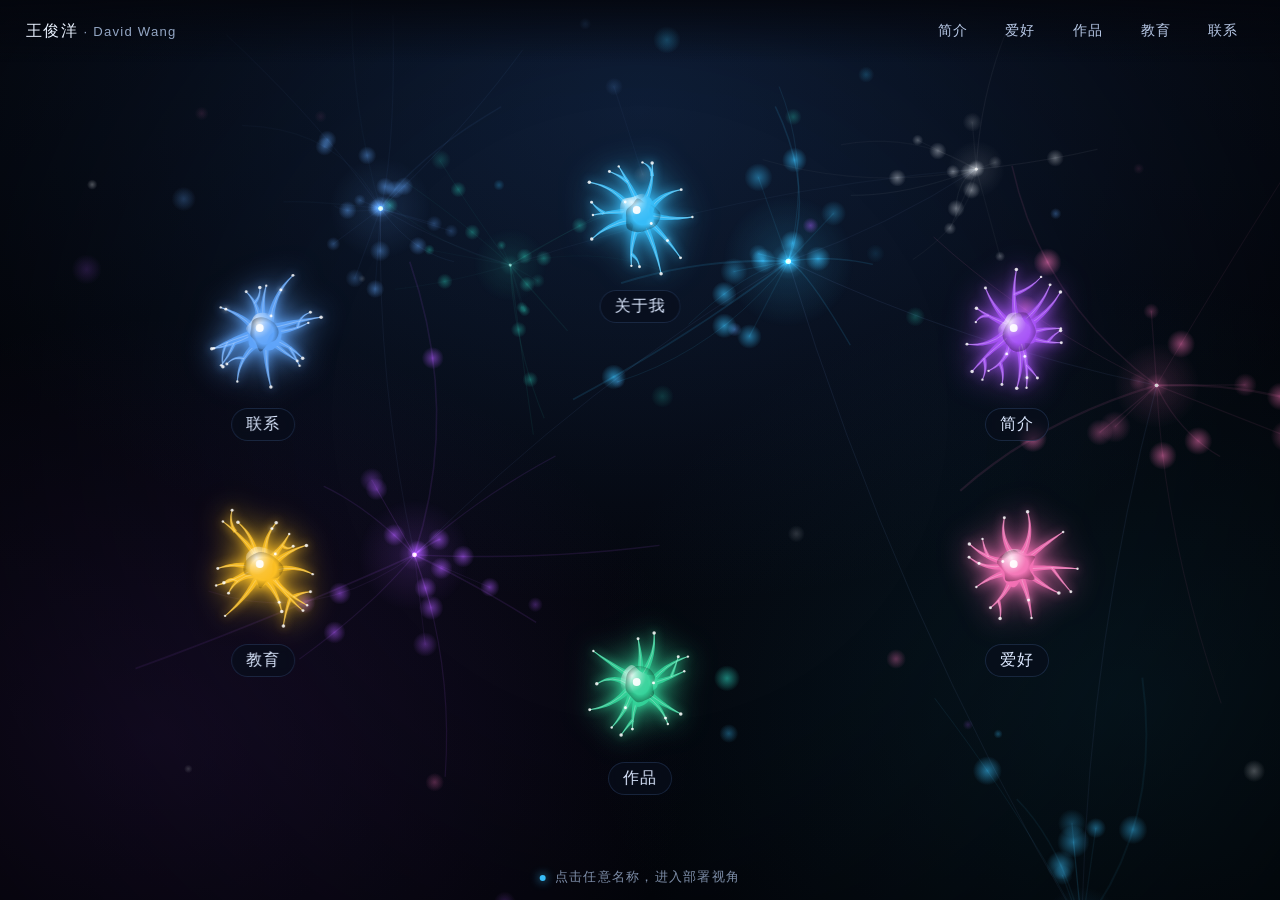
==== personal-homepageV2.html @ 8695fdab "feat: 个人主页首次发布（神经网络主题版）" ====
<!DOCTYPE html>
<html lang="zh-CN" data-phase="overview">
<head>
<meta charset="UTF-8" />
<meta name="viewport" content="width=device-width, initial-scale=1.0" />
<title>王俊洋 David Wang · 神经网络主页</title>
<meta name="description" content="王俊洋 David Wang 的个人主页：以神经网络节点导航的方式呈现简介、爱好、作品、教育与联系方式。" />
<link rel="preconnect" href="https://fonts.googleapis.com" />
<style>
/* ============================================================
   V3 · 神经网络主题
   - 深空背景 + canvas 神经元脉络（程序化生成，无需图片）
   - 6 个发光节点分布屏幕四周，点击后飞向中心并展开内容
   - 全部样式/脚本内联，页面自包含；不依赖 style.css / main.js
   ============================================================ */
:root {
  --bg: #04060d;
  --bg-2: #070c18;
  --ink: #e9f0ff;
  --muted: #93a6c4;
  --line: rgba(120, 170, 255, 0.16);
  --panel-bg: linear-gradient(158deg, rgba(17, 26, 46, 0.86), rgba(8, 13, 26, 0.93));
  --shadow: 0 26px 70px rgba(0, 0, 0, 0.6);
}

* { box-sizing: border-box; }

html, body {
  margin: 0;
  padding: 0;
}

/* 背景必须画在「有高度」的元素上：页面主体全是 fixed/absolute，
   body 自身高度为 0 会让渐变定位区退化、不透明层不绘制（透出白底）。
   因此给 html 定高 + 底色，body 用 min-height 撑满视口。 */
html {
  height: 100%;
  background-color: var(--bg);
}

body {
  min-height: 100%;
  background:
    radial-gradient(1200px 800px at 50% 12%, rgba(34, 78, 140, 0.28), transparent 62%),
    radial-gradient(900px 700px at 12% 82%, rgba(88, 40, 140, 0.22), transparent 60%),
    radial-gradient(900px 700px at 88% 78%, rgba(20, 96, 120, 0.2), transparent 60%),
    linear-gradient(180deg, var(--bg-2), var(--bg) 55%, #03050b);
  background-repeat: no-repeat;
  background-attachment: fixed;
  color: var(--ink);
  font-family: -apple-system, BlinkMacSystemFont, "Segoe UI", "PingFang SC",
    "Hiragino Sans GB", "Microsoft YaHei", "Noto Sans SC", sans-serif;
  -webkit-font-smoothing: antialiased;
  overflow: hidden;
}

/* ---------- 背景画布 ---------- */
#fx {
  position: fixed;
  inset: 0;
  z-index: 0;
  display: block;
}

/* 让四角略暗，中心更聚焦；聚焦态会进一步压暗四周 */
.vignette {
  position: fixed;
  inset: 0;
  z-index: 1;
  pointer-events: none;
  opacity: 0.78;
  transition: opacity 0.7s ease;
  background: radial-gradient(circle at 50% 46%, transparent 38%, rgba(0, 0, 0, 0.55) 100%);
}

/* ---------- 舞台 ---------- */
.stage {
  position: fixed;
  inset: 0;
  z-index: 2;
}

/* 节点之间的发光连线 */
.links {
  position: absolute;
  inset: 0;
  width: 100%;
  height: 100%;
  pointer-events: none;
  overflow: visible;
  opacity: 0;
  transition: opacity 0.5s ease;
}
.link-glow {
  stroke-linecap: round;
  filter: blur(3px);
}
.link-core {
  stroke-linecap: round;
  stroke-dasharray: 7 13;
  animation: linkFlow 2.6s linear infinite;
}
@keyframes linkFlow {
  to { stroke-dashoffset: -40; }
}

/* ---------- 节点 ---------- */
.nodes {
  position: absolute;
  inset: 0;
  z-index: 3;
  pointer-events: none;
}

.node {
  position: absolute;
  left: 50%;
  top: 50%;
  transform: translate(-50%, -50%) translate(var(--dx, 0px), var(--dy, 0px)) scale(1);
  width: 168px;
  margin: 0;
  padding: 0;
  border: 0;
  background: none;
  color: inherit;
  font: inherit;
  cursor: pointer;
  pointer-events: auto;
  display: flex;
  flex-direction: column;
  align-items: center;
  gap: 12px;
  transition: transform 0.95s cubic-bezier(0.22, 1, 0.36, 1),
              opacity 0.5s ease,
              visibility 0.5s;
  -webkit-tap-highlight-color: transparent;
}
.node:focus-visible { outline: none; }
.node:focus-visible .node-neuron {
  filter: drop-shadow(0 0 10px #ffffff) drop-shadow(0 0 30px var(--c));
}

/* 节点：神经元（胞体 + 树突 + 发光的突触末梢 + 流动电信号） */
.neuron-defs { position: absolute; width: 0; height: 0; overflow: hidden; }

.node-neuron {
  position: relative;
  display: block;
  /* 随视口高度自适应：始终能塞进「顶栏 ↔ 面板上沿」之间（见 activePos()） */
  width: clamp(64px, calc((27vh - 86px) / 1.09), 140px);
  height: clamp(64px, calc((27vh - 86px) / 1.09), 140px);
  filter: drop-shadow(0 0 5px var(--c)) drop-shadow(0 0 15px var(--c));
  transition: transform 0.5s cubic-bezier(0.22, 1, 0.36, 1), filter 0.5s ease;
  will-change: transform, filter;
  pointer-events: none;
}
.node-neuron svg { display: block; width: 100%; height: 100%; overflow: visible; }

/* 树突 / 胞体：颜色取节点色 */
.node-neuron .dendrite { fill: var(--c); opacity: 0.9; }
.node-neuron .dendrite-hl {
  fill: none;
  stroke: rgba(255, 255, 255, 0.34);
  stroke-width: 1;
  stroke-linecap: round;
}
.node-neuron .soma { fill: var(--c); opacity: 0.96; }
.node-neuron .soma-hi { opacity: 0.9; }
.node-neuron .soma-rim { opacity: 0.72; }
.node-neuron .soma-core { fill: #ffffff; opacity: 0.92; }

/* 突触末梢：呼吸式闪烁 */
.node-neuron .tip {
  fill: #ffffff;
  opacity: 0.85;
  animation: tipPulse 3.4s ease-in-out infinite;
}
@keyframes tipPulse {
  0%, 100% { opacity: 0.3; }
  50% { opacity: 1; }
}

/* 沿树突流动的电信号 */
.node-neuron .spark {
  fill: #ffffff;
  opacity: 0.95;
  filter: drop-shadow(0 0 3px #ffffff);
}

/* 节点名称：绝对定位于神经元下方，使胞体中心＝节点中心 */
.node-name {
  position: absolute;
  top: calc(100% + 6px);
  left: 50%;
  transform: translateX(-50%);
  padding: 5px 14px;
  font-size: 0.98rem;
  letter-spacing: 0.06em;
  white-space: nowrap;
  color: #dce8ff;
  background: rgba(8, 14, 28, 0.66);
  border: 1px solid var(--line);
  border-radius: 999px;
  backdrop-filter: blur(6px);
  transition: color 0.3s ease, border-color 0.3s ease, box-shadow 0.3s ease;
}

.node:hover .node-neuron {
  transform: scale(1.06);
  filter: drop-shadow(0 0 8px var(--c)) drop-shadow(0 0 26px var(--c));
}
.node:hover .node-name {
  color: #fff;
  border-color: color-mix(in srgb, var(--c) 65%, transparent);
  box-shadow: 0 0 20px color-mix(in srgb, var(--c) 40%, transparent);
}

/* 当前选中的节点：飞到面板正上方的「核心位」，持续发亮 */
.node.is-active {
  opacity: 1;
  pointer-events: none;
  cursor: default;
}
.node.is-active .node-neuron {
  transform: scale(1.09);
  filter: drop-shadow(0 0 10px var(--c)) drop-shadow(0 0 36px var(--c));
}
.node.is-active .node-neuron .dendrite { opacity: 1; }
.node.is-active .node-neuron .tip { animation-duration: 2.2s; }
.node.is-active .node-name {
  color: #fff;
  border-color: color-mix(in srgb, var(--c) 70%, transparent);
  box-shadow: 0 0 22px color-mix(in srgb, var(--c) 45%, transparent);
  /* 桌面端：蓝色神经元紧贴面板上沿，此处标签会压住面板，故仅隐去视觉；
     用 opacity（而非 visibility）以保证按钮仍保有可读名称，供读屏使用 */
  opacity: 0;
}

/* ============================================================
   三态：概览（只有名称）→ 聚焦（居中放大、只剩大号名称）→ 详情（展开面板）
   由 <html data-phase> 驱动，js 里对应 'overview' / 'focus' / 'detail'
   ============================================================ */

/* —— 概览态：6 个部分都只显示「神经元 + 名称」，中央留空 —— */
html[data-phase="overview"] .node { opacity: 1; }

/* —— 聚焦态：被点中的节点飞到屏幕中央并整体放大，只有名称是重点 —— */
html[data-phase="focus"] .node.is-active {
  /* 覆盖 .node 的基础 transform：中心点不变，只把整体放大 */
  transform: translate(-50%, -50%) translate(var(--dx, 0px), var(--dy, 0px)) scale(1.6);
  pointer-events: auto;      /* 允许再点一次进入详情 */
  cursor: pointer;
}
html[data-phase="focus"] .node.is-active .node-neuron {
  transform: none;           /* 放大交给 .node 整体做，避免二次缩放 */
  filter: drop-shadow(0 0 14px var(--c)) drop-shadow(0 0 52px var(--c));
}
html[data-phase="focus"] .node.is-active .node-name { opacity: 1; }

/* 聚焦态：其余部分完全退场（既不可点，也不进读屏顺序） */
html[data-phase="focus"] .node:not(.is-active) {
  opacity: 0;
  visibility: hidden;
  pointer-events: none;
}

/* 聚焦态：给被选中的部署点套一圈缓缓呼吸的「部署环」 */
html[data-phase="focus"] .node.is-active .node-neuron::after {
  content: "";
  position: absolute;
  inset: -15%;
  border: 1px solid color-mix(in srgb, var(--c) 62%, transparent);
  border-radius: 50%;
  animation: deployRing 2.8s ease-in-out infinite;
}
@keyframes deployRing {
  0%, 100% { opacity: 0.22; transform: scale(0.94); }
  50%      { opacity: 0.8;  transform: scale(1.05); }
}

/* 聚焦态：四周压暗，把注意力收到中央 */
html[data-phase="focus"] .vignette { opacity: 1; }

/* —— 详情态：被选节点贴到面板上沿，四周其他节点保持可点 —— */
html[data-phase="detail"] .node:not(.is-active) { opacity: 0.82; }
html[data-phase="detail"] .node:not(.is-active):hover { opacity: 1; }


/* ---------- 中心内容面板 ---------- */
.panels {
  position: absolute;
  inset: 0;
  z-index: 4;
  pointer-events: none;
}

.panel {
  position: absolute;
  left: 50%;
  top: 27%;
  /* 宽度与 JS 中的 dockPos() 保持一致（min(760px, 56vw)），
     保证左右两侧的节点永远落在面板之外 */
  width: min(760px, 56vw);
  /* 顶部 27% 起始；上限 48%，同时保证面板底部不压到正下方「联系」节点
     （联系节点顶边约在 84%H - 74px 处） */
  max-height: min(48%, calc(57% - 74px));
  transform: translateX(-50%) translateY(10px);
  padding: 26px 34px 30px;
  border: 1px solid var(--line);
  border-radius: 22px;
  background: var(--panel-bg);
  box-shadow: var(--shadow), inset 0 0 70px rgba(56, 189, 248, 0.05);
  backdrop-filter: blur(16px);
  overflow-y: auto;
  overflow-x: hidden;
  overscroll-behavior: contain;
  opacity: 0;
  visibility: hidden;
  pointer-events: none;
  transition: opacity 0.55s ease, transform 0.55s cubic-bezier(0.22, 1, 0.36, 1),
              visibility 0.55s;
  scrollbar-width: thin;
  scrollbar-color: rgba(120, 170, 255, 0.35) transparent;
}
.panel::-webkit-scrollbar { width: 8px; }
.panel::-webkit-scrollbar-thumb {
  background: rgba(120, 170, 255, 0.3);
  border-radius: 8px;
}
.panel.is-active {
  opacity: 1;
  visibility: visible;
  pointer-events: auto;
  transform: translateX(-50%) translateY(0);
}
/* 面板顶部的高光条，颜色跟随该部分主题色 */
.panel::before {
  content: "";
  position: absolute;
  top: 0;
  left: 12%;
  right: 12%;
  height: 2px;
  border-radius: 2px;
  background: linear-gradient(90deg, transparent, var(--c), transparent);
  opacity: 0.9;
}

.panel-head {
  display: flex;
  align-items: baseline;
  gap: 14px;
  flex-wrap: wrap;
  margin-bottom: 14px;
}
.panel-title {
  margin: 0;
  font-size: clamp(1.5rem, 2.6vw, 2rem);
  letter-spacing: 0.04em;
}
.panel-en {
  font-size: 0.82rem;
  letter-spacing: 0.22em;
  text-transform: uppercase;
  color: color-mix(in srgb, var(--c) 70%, #cfe0ff);
  opacity: 0.85;
}

.panel p { line-height: 1.85; }

/* ---------- 头像 + 姓名（关于我） ---------- */
.hero-wrap {
  display: flex;
  flex-direction: column;
  align-items: center;
  text-align: center;
  gap: 4px;
}
.avatar-ring {
  position: relative;
  width: 118px;
  height: 118px;
  border-radius: 50%;
  padding: 4px;
  background: conic-gradient(from 0deg, #38bdf8, #a855f7, #f472b6, #38bdf8);
  box-shadow: 0 0 40px rgba(56, 189, 248, 0.4);
  animation: ringSpin 12s linear infinite;
}
@keyframes ringSpin { to { transform: rotate(360deg); } }
.avatar-ring img {
  position: relative;
  width: 100%;
  height: 100%;
  border-radius: 50%;
  object-fit: cover;
  display: block;
  background: #0a1120;
  animation: ringSpin 12s linear reverse infinite;
}
.hero-name {
  margin: 16px 0 0;
  font-size: clamp(1.9rem, 3.4vw, 2.6rem);
  letter-spacing: 0.06em;
}
.hero-name-en {
  display: block;
  margin-top: 6px;
  font-size: 0.82rem;
  font-weight: 500;
  letter-spacing: 0.3em;
  text-transform: uppercase;
  color: var(--muted);
}
.hero-sub {
  margin: 12px 0 0;
  font-size: 0.9rem;
  color: var(--muted);
}

/* ---------- Morphing 格言 ---------- */
.morphing--tagline { margin-top: 14px; }
.morphing .morph-item { margin: 0; }
.morphing:not(.is-ready) .morph-item { display: none; }
.morphing:not(.is-ready) .morph-item:first-child { display: block; }
.morphing.is-ready { display: grid; }
.morphing.is-ready .morph-item {
  grid-area: 1 / 1;
  align-self: center;
  opacity: 0;
  filter: blur(10px);
  transform: translateY(8px);
  transition: opacity 0.7s ease, filter 0.7s ease, transform 0.7s ease;
  pointer-events: none;
  will-change: opacity, filter, transform;
}
.morphing.is-ready .morph-item.is-active {
  opacity: 1;
  filter: blur(0);
  transform: translateY(0);
}
.tagline {
  font-size: 1.12rem;
  letter-spacing: 0.08em;
  color: #cfe0ff;
}
.tagline-en {
  font-size: 1rem;
  letter-spacing: 0.14em;
  color: #9fd0ff;
}

/* ---------- Video Text 标题 ---------- */
.video-text {
  position: relative;
  display: inline-block;
  isolation: isolate;
}
.video-text__label { display: inline-block; }
.video-text__media {
  position: absolute;
  inset: 0;
  opacity: 0;
  pointer-events: none;
  -webkit-mask-repeat: no-repeat;
  mask-repeat: no-repeat;
  -webkit-mask-position: 0 0;
  mask-position: 0 0;
  -webkit-mask-size: 100% 100%;
  mask-size: 100% 100%;
  transition: opacity 0.45s ease;
}
.video-text__media video {
  width: 100%;
  height: 100%;
  object-fit: cover;
  display: block;
}
.video-text.is-video .video-text__label {
  color: transparent;
  -webkit-text-fill-color: transparent;
}
.video-text.is-video .video-text__media { opacity: 1; }

/* ---------- 简介 ---------- */
.info-list {
  list-style: none;
  margin: 18px 0 0;
  padding: 0;
  display: grid;
  gap: 10px;
}
.info-list li {
  padding: 9px 16px;
  border-radius: 12px;
  background: rgba(11, 18, 34, 0.66);
  border: 1px solid rgba(120, 170, 255, 0.12);
  font-size: 0.93rem;
  color: #d5e2f8;
}
.info-list strong {
  color: #7dd3fc;
  font-weight: 600;
  margin-right: 8px;
}
.intro-en {
  color: var(--muted);
  font-size: 0.92rem;
}

/* ---------- 卡片（爱好 / 作品） ---------- */
.deck {
  display: grid;
  gap: 16px;
  margin-top: 18px;
}
.deck--4 { grid-template-columns: repeat(4, minmax(0, 1fr)); }
.deck--2 { grid-template-columns: repeat(2, minmax(0, 1fr)); }

.card {
  position: relative;
  padding: 18px;
  border-radius: 16px;
  background: linear-gradient(160deg, rgba(20, 30, 52, 0.9), rgba(10, 16, 30, 0.92));
  border: 1px solid rgba(120, 170, 255, 0.14);
  transition: transform 0.4s cubic-bezier(0.22, 1, 0.36, 1),
              box-shadow 0.4s ease, border-color 0.4s ease;
}
.card h3 {
  margin: 0 0 8px;
  font-size: 1.02rem;
  color: #eaf2ff;
}
.card p {
  margin: 0;
  font-size: 0.86rem;
  line-height: 1.7;
  color: var(--muted);
}
.card:hover {
  transform: translateY(-5px);
  border-color: color-mix(in srgb, var(--c) 55%, transparent);
  box-shadow: 0 18px 40px rgba(0, 0, 0, 0.5),
              0 0 28px color-mix(in srgb, var(--c) 30%, transparent);
}

/* 卡片的错落“叠牌”感：轻量，不会溢出面板 */
@media (hover: hover) and (min-width: 901px) and (prefers-reduced-motion: no-preference) {
  .deck--4 .card:nth-child(1) { transform: translate(-5px, 3px) rotate(-1.6deg); }
  .deck--4 .card:nth-child(2) { transform: translate(-1px, -3px) rotate(-0.6deg); }
  .deck--4 .card:nth-child(3) { transform: translate(2px, 3px) rotate(0.7deg); }
  .deck--4 .card:nth-child(4) { transform: translate(5px, -2px) rotate(1.7deg); }
  .deck--2 .card:nth-child(1) { transform: translate(-4px, -2px) rotate(-0.8deg); }
  .deck--2 .card:nth-child(2) { transform: translate(4px, 2px) rotate(0.8deg); }
  .deck:hover .card,
  .deck:focus-within .card { transform: translateY(-5px) rotate(0deg); }
}

/* 爱好卡片自定义鼠标指针（沿用 V2） */
.hobby-card--football { cursor: url("[data-uri]") 16 16, auto; }
.hobby-card--pool { cursor: url("[data-uri]") 16 16, auto; }
.hobby-card--vocaloid { cursor: url("[data-uri]") 16 16, auto; }
.hobby-card--dice { cursor: url("[data-uri]") 16 16, auto; }
@media (hover: none) {
  .hobby-card--football, .hobby-card--pool,
  .hobby-card--vocaloid, .hobby-card--dice { cursor: auto; }
}

/* ---------- 作品卡片 ---------- */
.project-figure {
  display: block;
  margin: -18px -18px 14px;
  border-radius: 16px 16px 0 0;
  overflow: hidden;
  border-bottom: 1px solid rgba(120, 170, 255, 0.14);
}
.project-img {
  width: 100%;
  height: 120px;
  object-fit: cover;
  display: block;
  transition: transform 0.5s ease;
}
.project-figure:hover .project-img { transform: scale(1.05); }
.card-tag {
  display: inline-block;
  margin-top: 12px;
  padding: 4px 12px;
  font-size: 0.76rem;
  letter-spacing: 0.08em;
  color: #7dd3fc;
  border-radius: 999px;
  background: rgba(56, 189, 248, 0.12);
  border: 1px solid rgba(56, 189, 248, 0.3);
}

/* ---------- 教育时间线 ---------- */
.timeline {
  position: relative;
  margin-top: 18px;
  padding-left: 24px;
  border-left: 2px solid rgba(120, 170, 255, 0.2);
}
.timeline-item {
  position: relative;
  margin-bottom: 26px;
  padding-right: 240px;
}
.timeline-item:last-child { margin-bottom: 0; }
.timeline-item::before {
  content: "";
  position: absolute;
  left: -32px;
  top: 7px;
  width: 12px;
  height: 12px;
  border-radius: 50%;
  background: var(--c);
  box-shadow: 0 0 14px var(--c);
}
.timeline-date {
  display: inline-block;
  font-size: 0.82rem;
  letter-spacing: 0.12em;
  color: #7dd3fc;
}
.timeline-item h3 {
  margin: 6px 0;
  font-size: 1.02rem;
  color: #eaf2ff;
}
.timeline-item p {
  margin: 0;
  font-size: 0.87rem;
  color: var(--muted);
}
.school-logos {
  position: absolute;
  top: 50%;
  right: 0;
  transform: translateY(-50%);
  display: flex;
  align-items: center;
  gap: 18px;
}
.school-logo {
  display: block;
  height: 46px;
  width: auto;
  max-width: 168px;
  object-fit: contain;
  opacity: 0.92;
  transition: opacity 0.25s ease, transform 0.3s ease;
}
.school-logo:hover { opacity: 1; transform: scale(1.06); }
.school-logo--mark { height: 46px; width: 46px; }

/* ---------- 联系方式 ---------- */
.contact-list {
  display: grid;
  gap: 12px;
  margin-top: 18px;
}
.contact-item {
  display: flex;
  align-items: center;
  justify-content: space-between;
  gap: 16px;
  flex-wrap: wrap;
  padding: 14px 18px;
  border-radius: 14px;
  background: rgba(11, 18, 34, 0.7);
  border: 1px solid rgba(120, 170, 255, 0.14);
}
.contact-label {
  font-size: 0.86rem;
  letter-spacing: 0.08em;
  color: #7dd3fc;
}
.contact-value {
  font-size: 0.92rem;
  color: #dbe7fb;
  text-decoration: none;
}
a.contact-value:hover { color: #7dd3fc; text-decoration: underline; }

/* ---------- 顶栏 ---------- */
.topbar {
  position: fixed;
  top: 0;
  left: 0;
  right: 0;
  z-index: 20;
  display: flex;
  align-items: center;
  justify-content: space-between;
  gap: 16px;
  padding: 14px 26px;
  background: linear-gradient(180deg, rgba(4, 6, 13, 0.85), transparent);
  pointer-events: none;
}
.topbar > * { pointer-events: auto; }
.brand {
  font-size: 0.98rem;
  letter-spacing: 0.08em;
  color: #eaf2ff;
  text-decoration: none;
}
.brand span { color: var(--muted); font-size: 0.82rem; }
.topnav {
  display: flex;
  gap: 6px;
  flex-wrap: wrap;
}
.topnav button {
  padding: 7px 15px;
  border-radius: 999px;
  border: 1px solid transparent;
  background: transparent;
  color: #b9cae8;
  font-family: inherit;
  font-size: 0.86rem;
  letter-spacing: 0.06em;
  cursor: pointer;
  transition: color 0.3s ease, background 0.3s ease, border-color 0.3s ease,
              box-shadow 0.3s ease;
}
.topnav button:hover { color: #fff; background: rgba(120, 170, 255, 0.1); }
.topnav button.is-active {
  color: #04121c;
  font-weight: 600;
  background: linear-gradient(120deg, #7dd3fc, #a855f7);
  box-shadow: 0 0 22px rgba(120, 170, 255, 0.45);
}

/* ---------- 底部提示 ---------- */
.hint {
  position: fixed;
  left: 50%;
  bottom: 14px;
  z-index: 20;
  transform: translateX(-50%);
  margin: 0;
  font-size: 0.8rem;
  letter-spacing: 0.1em;
  color: rgba(147, 166, 196, 0.85);
  text-align: center;
  pointer-events: none;
  white-space: nowrap;
}
.hint::before {
  content: "";
  display: inline-block;
  width: 6px;
  height: 6px;
  margin-right: 9px;
  border-radius: 50%;
  background: #38bdf8;
  box-shadow: 0 0 10px #38bdf8;
  animation: hintPulse 1.9s ease-in-out infinite;
  vertical-align: middle;
}
@keyframes hintPulse {
  0%, 100% { opacity: 0.35; transform: scale(0.8); }
  50% { opacity: 1; transform: scale(1.15); }
}

/* ============================================================
   响应式：窄屏改为「节点标签横排 + 面板常规流式」，
   避免绝对定位在小屏上互相遮挡
   ============================================================ */
@media (max-width: 860px) {
  body { overflow: auto; }
  /* 移动端以节点为导航，隐藏顶部按钮组，避免与姓名挤成两行 */
  .topnav { display: none; }
  .brand { font-size: 0.92rem; white-space: nowrap; }
  .topbar { padding: 12px 18px; }
  .stage { position: relative; inset: auto; padding: 72px 16px 92px; }
  .links { display: none; }
  .nodes {
    position: static;
    display: flex;
    flex-wrap: wrap;
    justify-content: center;
    gap: 12px 14px;
    margin-bottom: 18px;
  }
  .node {
    position: static;
    transform: none !important;
    width: auto;
    opacity: 1;
    pointer-events: auto;
  }
  .node-neuron { width: 88px; height: 88px; }
  .node:focus-visible .node-neuron { filter: drop-shadow(0 0 6px var(--c)) drop-shadow(0 0 16px var(--c)); }
  .node-name {
    position: static;
    transform: none;
    font-size: 0.84rem;
    padding: 4px 11px;
  }
  .node.is-active .node-name { opacity: 1; }
  .node.is-active .node-neuron { transform: none; }

  /* 窄屏的三段式：节点原地放大（transform 不影响流式排版），
     其余节点变淡但仍可点，用来切换聚焦对象 */
  html[data-phase="focus"] .node.is-active,
  html[data-phase="detail"] .node.is-active {
    transform: scale(1.12) !important;
  }
  html[data-phase="focus"] .node:not(.is-active) {
    opacity: 0.42;
    visibility: visible;
    pointer-events: auto;
  }

  .panels { position: static; inset: auto; pointer-events: auto; }
  .panel {
    position: static;
    width: 100%;
    max-width: 100%;
    max-height: none;
    transform: none;
    opacity: 0;
    visibility: hidden;
    display: none;
  }
  .panel.is-active {
    display: block;
    opacity: 1;
    visibility: visible;
    transform: none;
    animation: panelIn 0.5s ease both;
  }
  @keyframes panelIn {
    from { opacity: 0; transform: translateY(14px); }
    to { opacity: 1; transform: none; }
  }
  .timeline-item { padding-right: 0; }
  .school-logos {
    position: static;
    transform: none;
    margin-top: 12px;
    gap: 14px;
  }
  .school-logo { height: 38px; max-width: 128px; }
  .school-logo--mark { height: 38px; width: 38px; }
  .deck--4, .deck--2 { grid-template-columns: 1fr; }
  .hint {
    position: static;
    transform: none;
    margin: 22px auto 0;
    white-space: normal;
  }
}

@media (max-width: 1080px) and (min-width: 861px) {
  .deck--4 { grid-template-columns: repeat(2, minmax(0, 1fr)); }
  .panel { padding-left: 22px; padding-right: 22px; }
  .timeline-item { padding-right: 172px; }
  .school-logo { height: 38px; max-width: 124px; }
  .school-logo--mark { height: 38px; width: 38px; }
  .school-logos { gap: 13px; }
  .hero-name { font-size: 1.9rem; }
}

/* 矮窗口：等比例缩小节点，避免与面板上下相撞 */
@media (max-height: 680px) and (min-width: 861px) {
  .panel { top: 25%; max-height: 48%; }
  .node { width: 150px; gap: 8px; }
  .node-neuron {
    width: clamp(60px, calc((25vh - 86px) / 1.09), 120px);
    height: clamp(60px, calc((25vh - 86px) / 1.09), 120px);
  }
  .node-name { font-size: 0.86rem; padding: 4px 11px; }
  .hero-name { font-size: 1.8rem; }
  .avatar-ring { width: 108px; height: 108px; }
}

/* 尊重系统「减少动态效果」 */
@media (prefers-reduced-motion: reduce) {
  *, *::before, *::after {
    animation-duration: 0.001ms !important;
    animation-iteration-count: 1 !important;
  }
  .node { transition: opacity 0.3s ease; }
  .node-neuron { transition: opacity 0.3s ease; }
  .node-neuron .spark { display: none; }
  .node-neuron .tip { animation: none; opacity: 0.8; }
  .panel { transition: opacity 0.3s ease; }
  .video-text__media { display: none; }
  .video-text.is-video .video-text__label {
    color: inherit;
    -webkit-text-fill-color: currentColor;
  }
  .morphing.is-ready .morph-item {
    filter: none;
    transform: none;
    transition: opacity 0.3s ease;
  }
}
</style>
</head>
<body>

<canvas id="fx" aria-hidden="true"></canvas>
<div class="vignette" aria-hidden="true"></div>

<!-- 神经元节点共用的渐变定义（供每个节点 SVG 引用） -->
<svg class="neuron-defs" aria-hidden="true" focusable="false" width="0" height="0">
  <defs>
    <radialGradient id="neuronHi" cx="36%" cy="30%" r="74%">
      <stop offset="0%" stop-color="#ffffff" stop-opacity="0.95"/>
      <stop offset="32%" stop-color="#ffffff" stop-opacity="0.5"/>
      <stop offset="66%" stop-color="#ffffff" stop-opacity="0.08"/>
      <stop offset="100%" stop-color="#ffffff" stop-opacity="0"/>
    </radialGradient>
    <radialGradient id="neuronRim" cx="50%" cy="46%" r="55%">
      <stop offset="58%" stop-color="#000000" stop-opacity="0"/>
      <stop offset="100%" stop-color="#000000" stop-opacity="0.5"/>
    </radialGradient>
  </defs>
</svg>

<header class="topbar">
  <a class="brand" href="#" data-goto="hero">王俊洋 <span>· David Wang</span></a>
  <nav class="topnav" id="topnav" aria-label="分区导航">
    <button type="button" data-goto="about">简介</button>
    <button type="button" data-goto="hobbies">爱好</button>
    <button type="button" data-goto="projects">作品</button>
    <button type="button" data-goto="education">教育</button>
    <button type="button" data-goto="contact">联系</button>
  </nav>
</header>

<main class="stage" id="stage">
  <svg class="links" id="links" aria-hidden="true"></svg>

  <div class="nodes" id="nodes">
    <button type="button" class="node" data-id="hero" style="--c:#38bdf8" aria-pressed="false">
      <span class="node-neuron" aria-hidden="true"></span>
      <span class="node-name">关于我</span>
    </button>

    <button type="button" class="node" data-id="about" style="--c:#a855f7" aria-pressed="false">
      <span class="node-neuron" aria-hidden="true"></span>
      <span class="node-name">简介</span>
    </button>

    <button type="button" class="node" data-id="hobbies" style="--c:#f472b6" aria-pressed="false">
      <span class="node-neuron" aria-hidden="true"></span>
      <span class="node-name">爱好</span>
    </button>

    <button type="button" class="node" data-id="projects" style="--c:#34d399" aria-pressed="false">
      <span class="node-neuron" aria-hidden="true"></span>
      <span class="node-name">作品</span>
    </button>

    <button type="button" class="node" data-id="education" style="--c:#fbbf24" aria-pressed="false">
      <span class="node-neuron" aria-hidden="true"></span>
      <span class="node-name">教育</span>
    </button>

    <button type="button" class="node" data-id="contact" style="--c:#60a5fa" aria-pressed="false">
      <span class="node-neuron" aria-hidden="true"></span>
      <span class="node-name">联系</span>
    </button>
  </div>

  <div class="panels" id="panels">

    <!-- ============ 关于我 ============ -->
    <section class="panel" data-id="hero" style="--c:#38bdf8" aria-hidden="true">
      <div class="hero-wrap">
        <div class="avatar-ring"><img src="./assets/avatar.png" alt="王俊洋头像" /></div>
        <h1 class="hero-name">
          <span class="video-text" data-video-text><span class="video-text__label">王俊洋</span><span class="video-text__media" aria-hidden="true"><video autoplay muted loop playsinline preload="auto" src="./assets/starfield.mp4"></video></span></span>
          <span class="hero-name-en">David Wang</span>
        </h1>
        <p class="hero-sub">智能医学工程 · 天津大学香港理工大学深圳未来技术学院</p>
        <div class="morphing morphing--tagline" data-morph-interval="3800">
          <p class="tagline morph-item">恋旧林的羁鸟，思故渊的池鱼</p>
          <p class="tagline-en morph-item">A soul seeker.</p>
        </div>
      </div>
    </section>

    <!-- ============ 个人简介 ============ -->
    <section class="panel" data-id="about" style="--c:#a855f7" aria-hidden="true">
      <div class="panel-head">
        <h2 class="panel-title"><span class="video-text" data-video-text><span class="video-text__label">个人简介</span><span class="video-text__media" aria-hidden="true"><video muted loop playsinline preload="none" src="./assets/starfield.mp4"></video></span></span></h2>
        <span class="panel-en">About Me</span>
      </div>
      <p>你好，我是王俊洋 David Wang。恋旧林的羁鸟，思故渊的池鱼——我喜欢在熟悉与未知之间探索，正在学习智能医学工程，把技术用于生命健康是我努力的方向。</p>
      <p class="intro-en">Hi, I'm David Wang — a Biomedical Engineering student curious about technology and life science.</p>
      <ul class="info-list">
        <li><strong>姓名 · Name</strong>王俊洋 · David Wang</li>
        <li><strong>学校 · School</strong>天津大学香港理工大学深圳未来技术学院</li>
        <li><strong>专业 · Major</strong>智能医学工程 · Biomedical Engineering</li>
        <li><strong>年级 · Grade</strong>大一 · Undergraduate Freshman</li>
      </ul>
    </section>

    <!-- ============ 爱好 ============ -->
    <section class="panel" data-id="hobbies" style="--c:#f472b6" aria-hidden="true">
      <div class="panel-head">
        <h2 class="panel-title"><span class="video-text" data-video-text><span class="video-text__label">我的爱好</span><span class="video-text__media" aria-hidden="true"><video muted loop playsinline preload="none" src="./assets/starfield.mp4"></video></span></span></h2>
        <span class="panel-en">My Hobbies</span>
      </div>
      <p>闲暇时喜欢运动与音乐，也爱和朋友一起玩桌游。</p>
      <div class="deck deck--4">
        <div class="card hobby-card hobby-card--football">
          <h3>足球 ⚽</h3>
          <p>在球场上奔跑，享受团队配合与进球的快乐。</p>
        </div>
        <div class="card hobby-card hobby-card--pool">
          <h3>台球 🎱</h3>
          <p>专注、节奏与手感的较量，一杆一杆都让人专注。</p>
        </div>
        <div class="card hobby-card hobby-card--vocaloid">
          <h3>VOCALOID 🎵</h3>
          <p>喜欢虚拟歌手带来的独特声线与旋律世界。</p>
        </div>
        <div class="card hobby-card hobby-card--dice">
          <h3>桌游 🎲</h3>
          <p>和朋友面对面，在规则与策略里碰撞出笑点。</p>
        </div>
      </div>
    </section>

    <!-- ============ 作品 ============ -->
    <section class="panel" data-id="projects" style="--c:#34d399" aria-hidden="true">
      <div class="panel-head">
        <h2 class="panel-title"><span class="video-text" data-video-text><span class="video-text__label">项目 · 作品</span><span class="video-text__media" aria-hidden="true"><video muted loop playsinline preload="none" src="./assets/starfield.mp4"></video></span></span></h2>
        <span class="panel-en">Projects</span>
      </div>
      <p>这里展示我的项目与作品。</p>
      <div class="deck deck--2">
        <div class="card">
          <a class="project-figure" href="./assets/award-fruit-wine.jpg" target="_blank" rel="noopener">
            <img class="project-img" src="./assets/award-fruit-wine.jpg" alt="大连市第八中学科技艺术文化节生物比赛一等奖证书" />
          </a>
          <h3>生物比赛 · 果酒制作 · 一等奖 🏆</h3>
          <p>高中参加校科技艺术文化节生物比赛（果酒制作），荣获一等奖。点击图片可放大。</p>
          <span class="card-tag">2025 · 一等奖</span>
        </div>
        <div class="card">
          <h3>项目 · 待补充</h3>
          <p>这里将展示我的更多作品与思考，敬请期待。</p>
        </div>
      </div>
    </section>

    <!-- ============ 教育经历 ============ -->
    <section class="panel" data-id="education" style="--c:#fbbf24" aria-hidden="true">
      <div class="panel-head">
        <h2 class="panel-title"><span class="video-text" data-video-text><span class="video-text__label">教育经历</span><span class="video-text__media" aria-hidden="true"><video muted loop playsinline preload="none" src="./assets/starfield.mp4"></video></span></span></h2>
        <span class="panel-en">Education</span>
      </div>
      <div class="timeline">
        <div class="timeline-item">
          <span class="timeline-date">2026 - 至今</span>
          <h3>天津大学香港理工大学深圳未来技术学院 · 智能医学工程</h3>
          <p>目前本科在读（大一），关注生物医学与人工智能的交叉应用。</p>
          <div class="school-logos" aria-label="天津大学 / 香港理工大学">
            <img class="school-logo" src="./assets/school-logo-tju.png" alt="天津大学" loading="lazy">
            <img class="school-logo school-logo--mark" src="./assets/school-logo-polyu.png" alt="香港理工大学" loading="lazy">
          </div>
        </div>
        <div class="timeline-item">
          <span class="timeline-date">2023 - 2026</span>
          <h3>大连市第八中学</h3>
          <p>高中阶段，在此打下学科基础，养成对学习与探索的兴趣。</p>
          <div class="school-logos" aria-label="大连市第八中学">
            <img class="school-logo" src="./assets/school-logo-dl8z.png" alt="大连市第八中学" loading="lazy">
          </div>
        </div>
      </div>
    </section>

    <!-- ============ 联系方式 ============ -->
    <section class="panel" data-id="contact" style="--c:#60a5fa" aria-hidden="true">
      <div class="panel-head">
        <h2 class="panel-title"><span class="video-text" data-video-text><span class="video-text__label">联系方式</span><span class="video-text__media" aria-hidden="true"><video muted loop playsinline preload="none" src="./assets/starfield.mp4"></video></span></span></h2>
        <span class="panel-en">Contact</span>
      </div>
      <p>欢迎通过以下方式联系我。邮箱已做混淆处理，以防被爬虫抓取。</p>
      <div class="contact-list">
        <div class="contact-item">
          <span class="contact-label">GitHub</span>
          <a class="contact-value" href="https://github.com/stardust-david" target="_blank" rel="noopener">github.com/stardust-david</a>
        </div>
        <div class="contact-item">
          <span class="contact-label">邮箱 · Email</span>
          <span class="contact-value">3026445011 [AT] tju [DOT] edu [DOT] cn</span>
        </div>
        <div class="contact-item">
          <span class="contact-label">社交 · Social</span>
          <span class="contact-value">[@你的账号 / 待补充]</span>
        </div>
      </div>
    </section>

  </div>
</main>

<p class="hint" id="hint">点击任意名称，进入部署视角</p>

<script>
/* ============================================================
   1) 神经网络背景：神经元脉络 + 漂浮粒子 + 微弱连线
   ============================================================ */
(function () {
  var canvas = document.getElementById('fx');
  if (!canvas) return;
  var ctx = canvas.getContext('2d');
  if (!ctx) return;

  var reduce = window.matchMedia('(prefers-reduced-motion: reduce)').matches;

  var W = 0, H = 0, DPR = 1, CX = 0, CY = 0;

  // ---- 伪 3D 相机（手写透视投影，不依赖任何外部库） ----
  var FOV = 1600;          // 焦距：越大透视越平缓
  var DEPTH = 640;         // 世界坐标 z ∈ [-DEPTH, DEPTH]
  var MAX_YAW = 0.38;      // 鼠标左右 → 偏航角上限（弧度）
  var MAX_PITCH = 0.26;    // 鼠标上下 → 俯仰角上限
  var cam = { yaw: 0, pitch: 0, tYaw: 0, tPitch: 0 };
  var cosY = 1, sinY = 0, cosP = 1, sinP = 0;

  var neurons = [], dots = [];
  var PALETTE = [
    [56, 189, 248], [168, 85, 247], [244, 114, 182],
    [45, 212, 191], [96, 165, 250], [226, 232, 240]
  ];

  function rgba(c, a) {
    return 'rgba(' + c[0] + ',' + c[1] + ',' + c[2] + ',' + a.toFixed(3) + ')';
  }
  function rnd(a, b) { return a + Math.random() * (b - a); }

  /* 透视投影：先绕 Y 轴偏航、再绕 X 轴俯仰，最后按 1/z 缩放 */
  function project(x, y, z) {
    var x1 = x * cosY - z * sinY;
    var z1 = x * sinY + z * cosY;
    var y1 = y * cosP - z1 * sinP;
    var z2 = y * sinP + z1 * cosP;
    var d = FOV + z2;
    if (d < 240) d = 240;            // 近平面，避免除零与爆屏
    var s = FOV / d;
    return { x: CX + x1 * s, y: CY + y1 * s, s: s, z: z2 };
  }

  /* 深度雾：越远越淡 */
  function fog(z) {
    var t = (z + DEPTH * 1.3) / (DEPTH * 2.6);
    if (t < 0) t = 0; else if (t > 1) t = 1;
    return 1 - t * 0.72;
  }

  /* 随机单位向量 */
  function randDir() {
    var a = rnd(0, Math.PI * 2), u = rnd(-1, 1), r = Math.sqrt(1 - u * u);
    return { x: Math.cos(a) * r, y: u, z: Math.sin(a) * r };
  }

  /* 在三维空间里建立「最近邻」图：每帧只画固定连线，避免闪烁 */
  function linkNear(list, maxDist, per) {
    var md2 = maxDist * maxDist;
    for (var i = 0; i < list.length; i++) {
      var cand = [];
      for (var j = 0; j < list.length; j++) {
        if (i === j) continue;
        var dx = list[i].x - list[j].x, dy = list[i].y - list[j].y, dz = list[i].z - list[j].z;
        var d2 = dx * dx + dy * dy + dz * dz;
        if (d2 < md2) cand.push({ j: j, d2: d2 });
      }
      cand.sort(function (a, b) { return a.d2 - b.d2; });
      list[i].nb = cand.slice(0, per).map(function (o) { return o.j; });
    }
  }

  function build() {
    neurons = [];
    dots = [];
    CX = W / 2; CY = H / 2;
    var spread = Math.min(W, H);

    var hubCount = W < 900 ? 4 : 7;
    for (var i = 0; i < hubCount; i++) {
      var c = PALETTE[i % PALETTE.length];
      var n = {
        x: rnd(-0.36, 0.36) * W,
        y: rnd(-0.40, 0.40) * H,
        z: rnd(-0.92, 0.92) * DEPTH,
        r: rnd(2.6, 5.2),
        c: c,
        ph: rnd(0, Math.PI * 2),
        spd: rnd(0.1, 0.26),
        tend: [],
        sat: [],
        nb: []
      };

      // 树突：三维方向，控制点取「中点 + 与方向正交的随机偏移」形成弯曲
      var tn = 7 + Math.floor(Math.random() * 4);
      for (var j = 0; j < tn; j++) {
        var dir = randDir();
        var len = rnd(0.09, 0.2) * spread * 1.6;
        var ex = n.x + dir.x * len, ey = n.y + dir.y * len, ez = n.z + dir.z * len;

        var px = rnd(-1, 1), py = rnd(-1, 1), pz = rnd(-1, 1);
        var dp = px * dir.x + py * dir.y + pz * dir.z;
        px -= dp * dir.x; py -= dp * dir.y; pz -= dp * dir.z;
        var pl = Math.sqrt(px * px + py * py + pz * pz) || 1;
        var bend = rnd(-0.5, 0.5) * len * 0.42;

        n.tend.push({
          x: (n.x + ex) / 2 + px / pl * bend,
          y: (n.y + ey) / 2 + py / pl * bend,
          z: (n.z + ez) / 2 + pz / pl * bend,
          ex: ex, ey: ey, ez: ez,
          w: rnd(0.5, 1.5),
          ph: rnd(0, 1),
          sp: rnd(0.05, 0.16)
        });
      }

      // 卫星节点：绕胞体的小网络
      var sn = 5 + Math.floor(Math.random() * 4);
      for (var k = 0; k < sn; k++) {
        var sd = randDir();
        var slen = rnd(0.04, 0.13) * spread;
        n.sat.push({
          x: n.x + sd.x * slen,
          y: n.y + sd.y * slen,
          z: n.z + sd.z * slen,
          r: rnd(0.9, 2.0),
          ph: rnd(0, 1)
        });
      }
      neurons.push(n);
    }

    var dotCount = Math.round(Math.min(90, Math.max(28, (W * H) / 26000)));
    for (var q = 0; q < dotCount; q++) {
      dots.push({
        x: rnd(-0.55, 0.55) * W,
        y: rnd(-0.55, 0.55) * H,
        z: rnd(-1, 1) * DEPTH,
        vx: rnd(-0.16, 0.16),
        vy: rnd(-0.16, 0.16),
        vz: rnd(-0.16, 0.16),
        r: rnd(0.7, 2.1),
        c: PALETTE[Math.floor(Math.random() * PALETTE.length)],
        a: rnd(0.25, 0.85),
        nb: []
      });
    }

    linkNear(neurons, spread * 0.95, 2);
    linkNear(dots, spread * 0.17, 2);
  }

  function resize() {
    DPR = Math.min(window.devicePixelRatio || 1, 2);
    W = window.innerWidth;
    H = window.innerHeight;
    canvas.width = Math.max(1, Math.round(W * DPR));
    canvas.height = Math.max(1, Math.round(H * DPR));
    canvas.style.width = W + 'px';
    canvas.style.height = H + 'px';
    ctx.setTransform(DPR, 0, 0, DPR, 0, 0);
    build();
  }

  /* 鼠标 → 目标视角（-1..1 归一化后映射到角度上限） */
  function onMove(e) {
    var nx = (e.clientX / W) * 2 - 1;
    var ny = (e.clientY / H) * 2 - 1;
    if (nx < -1) nx = -1; else if (nx > 1) nx = 1;
    if (ny < -1) ny = -1; else if (ny > 1) ny = 1;
    // 鼠标右移 → 相机右转（近处向左滑动）；下移 → 相机俯视
    cam.tYaw = -nx * MAX_YAW;
    cam.tPitch = ny * MAX_PITCH;
  }

  /* 平滑追随鼠标，并叠加一点自动漂移，让画面始终「活着」 */
  function update(dt, t) {
    var k = 1 - Math.exp(-dt * 4.2);
    cam.yaw += (cam.tYaw - cam.yaw) * k;
    cam.pitch += (cam.tPitch - cam.pitch) * k;

    var yaw = cam.yaw + Math.sin(t * 0.11) * 0.045;
    var pitch = cam.pitch + Math.sin(t * 0.083 + 1.3) * 0.03;
    cosY = Math.cos(yaw); sinY = Math.sin(yaw);
    cosP = Math.cos(pitch); sinP = Math.sin(pitch);

    for (var i = 0; i < dots.length; i++) {
      var p = dots[i];
      p.x += p.vx; p.y += p.vy; p.z += p.vz;
      if (p.z < -DEPTH) p.z = DEPTH; else if (p.z > DEPTH) p.z = -DEPTH;
      if (p.x < -0.7 * W) p.x = 0.7 * W; else if (p.x > 0.7 * W) p.x = -0.7 * W;
      if (p.y < -0.7 * H) p.y = 0.7 * H; else if (p.y > 0.7 * H) p.y = -0.7 * H;
    }
  }

  /* 神经元之间的三维连线 */
  function drawHubLinks() {
    for (var i = 0; i < neurons.length; i++) {
      var a = neurons[i];
      var pa = project(a.x, a.y, a.z);
      for (var k = 0; k < a.nb.length; k++) {
        var j = a.nb[k];
        if (j <= i) continue;
        var b = neurons[j];
        var pb = project(b.x, b.y, b.z);
        var f = fog((pa.z + pb.z) / 2);
        ctx.strokeStyle = rgba([130, 175, 255], 0.05 + 0.05 * f);
        ctx.lineWidth = Math.max(0.4, 0.7 * (pa.s + pb.s) / 2);
        ctx.beginPath();
        ctx.moveTo(pa.x, pa.y);
        var mx = (pa.x + pb.x) / 2, my = (pa.y + pb.y) / 2;
        ctx.quadraticCurveTo(mx + (pb.y - pa.y) * 0.06, my - (pb.x - pa.x) * 0.06, pb.x, pb.y);
        ctx.stroke();
      }
    }
  }

  /* 粒子之间若隐若现的连线（近邻图，已按深度排序在底层绘制） */
  function drawDotLinks() {
    for (var i = 0; i < dots.length; i++) {
      var a = dots[i];
      if (!a.nb.length) continue;
      var pa = project(a.x, a.y, a.z);
      for (var k = 0; k < a.nb.length; k++) {
        var j = a.nb[k];
        if (j <= i) continue;
        var b = dots[j];
        var pb = project(b.x, b.y, b.z);
        var f = fog((pa.z + pb.z) / 2);
        ctx.strokeStyle = rgba([120, 170, 255], 0.14 * f);
        ctx.lineWidth = 0.7;
        ctx.beginPath();
        ctx.moveTo(pa.x, pa.y);
        ctx.lineTo(pb.x, pb.y);
        ctx.stroke();
      }
    }
  }

  /* 单个神经元：树突 + 轴突脉冲 + 卫星节点 + 胞体光晕 */
  function drawHub(h, p, t) {
    var f = fog(p.z);
    var pulse = 0.5 + 0.5 * Math.sin(t * h.spd * 2 + h.ph);
    var steps = 10;

    for (var i = 0; i < h.tend.length; i++) {
      var td = h.tend[i];
      var cp = project(td.x, td.y, td.z);     // 控制点
      var ep = project(td.ex, td.ey, td.ez);  // 终点

      // 世界空间二次贝塞尔 → 屏幕折线（透视正确）
      ctx.beginPath();
      for (var s = 0; s <= steps; s++) {
        var tt = s / steps, mt = 1 - tt;
        var sx = mt * mt * p.x + 2 * mt * tt * cp.x + tt * tt * ep.x;
        var sy = mt * mt * p.y + 2 * mt * tt * cp.y + tt * tt * ep.y;
        if (s === 0) ctx.moveTo(sx, sy); else ctx.lineTo(sx, sy);
      }
      ctx.strokeStyle = rgba(h.c, (0.1 + 0.09 * pulse) * f);
      ctx.lineWidth = Math.max(0.4, td.w * p.s);
      ctx.stroke();

      // 沿树突流动的轴突脉冲
      var at = (t * td.sp + td.ph) % 1, mt2 = 1 - at;
      var qx = mt2 * mt2 * p.x + 2 * mt2 * at * cp.x + at * at * ep.x;
      var qy = mt2 * mt2 * p.y + 2 * mt2 * at * cp.y + at * at * ep.y;
      var pr = Math.max(0.8, 1.4 * p.s) * 7;
      var g = ctx.createRadialGradient(qx, qy, 0, qx, qy, pr);
      g.addColorStop(0, rgba(h.c, 0.8 * f));
      g.addColorStop(1, rgba(h.c, 0));
      ctx.fillStyle = g;
      ctx.beginPath();
      ctx.arc(qx, qy, pr, 0, Math.PI * 2);
      ctx.fill();
    }

    // 卫星节点与它们的连线
    for (var k = 0; k < h.sat.length; k++) {
      var st = h.sat[k];
      var sp = project(st.x, st.y, st.z);

      ctx.strokeStyle = rgba(h.c, 0.12 * f);
      ctx.lineWidth = Math.max(0.4, 0.8 * (p.s + sp.s) / 2);
      ctx.beginPath();
      ctx.moveTo(p.x, p.y);
      ctx.lineTo(sp.x, sp.y);
      ctx.stroke();

      var sw = 0.5 + 0.5 * Math.sin(t * 1.6 + st.ph * 6.283);
      var sr = Math.max(0.8, st.r * sp.s) * 6;
      var sg = ctx.createRadialGradient(sp.x, sp.y, 0, sp.x, sp.y, sr);
      sg.addColorStop(0, rgba(h.c, (0.4 + 0.4 * sw) * f));
      sg.addColorStop(1, rgba(h.c, 0));
      ctx.fillStyle = sg;
      ctx.beginPath();
      ctx.arc(sp.x, sp.y, sr, 0, Math.PI * 2);
      ctx.fill();
    }

    // 胞体光晕 + 亮点
    var rr = Math.max(7, h.r * p.s * (10 + 3 * pulse));
    var hg = ctx.createRadialGradient(p.x, p.y, 0, p.x, p.y, rr);
    hg.addColorStop(0, rgba(h.c, 0.6 * f));
    hg.addColorStop(0.28, rgba(h.c, 0.18 * f));
    hg.addColorStop(1, rgba(h.c, 0));
    ctx.fillStyle = hg;
    ctx.beginPath();
    ctx.arc(p.x, p.y, rr, 0, Math.PI * 2);
    ctx.fill();

    ctx.fillStyle = rgba([255, 255, 255], 0.78 * f);
    ctx.beginPath();
    ctx.arc(p.x, p.y, Math.max(0.9, h.r * p.s * 0.5), 0, Math.PI * 2);
    ctx.fill();
  }

  /* 单个漂浮粒子 */
  function drawDot(d, p) {
    var f = fog(p.z);
    var rr = Math.max(2, d.r * p.s * 6);
    var gg = ctx.createRadialGradient(p.x, p.y, 0, p.x, p.y, rr);
    gg.addColorStop(0, rgba(d.c, d.a * f));
    gg.addColorStop(1, rgba(d.c, 0));
    ctx.fillStyle = gg;
    ctx.beginPath();
    ctx.arc(p.x, p.y, rr, 0, Math.PI * 2);
    ctx.fill();
  }

  function draw(t) {
    ctx.clearRect(0, 0, W, H);
    ctx.globalCompositeOperation = 'lighter';

    // 收集全部绘制对象，按深度从远到近排序（远者先画）
    var items = [], i;
    for (i = 0; i < neurons.length; i++) {
      var hp = project(neurons[i].x, neurons[i].y, neurons[i].z);
      items.push({ z: hp.z, hub: neurons[i], p: hp });
    }
    for (i = 0; i < dots.length; i++) {
      var dp = project(dots[i].x, dots[i].y, dots[i].z);
      items.push({ z: dp.z, dot: dots[i], p: dp });
    }
    items.sort(function (a, b) { return b.z - a.z; });

    // 底层的连线
    drawHubLinks();
    drawDotLinks();

    for (i = 0; i < items.length; i++) {
      var it = items[i];
      if (it.hub) drawHub(it.hub, it.p, t);
      else drawDot(it.dot, it.p);
    }

    ctx.globalCompositeOperation = 'source-over';
  }

  resize();
  window.addEventListener('resize', function () {
    clearTimeout(resize._t);
    resize._t = setTimeout(function () { resize(); layout(); }, 160);
  });

  if (reduce) {
    // 静态一帧：给一个固定小角度，避免完全正对显得扁平
    cam.yaw = 0.2; cam.pitch = -0.12;
    cosY = Math.cos(cam.yaw); sinY = Math.sin(cam.yaw);
    cosP = Math.cos(cam.pitch); sinP = Math.sin(cam.pitch);
    draw(0);
  } else {
    window.addEventListener('pointermove', onMove, { passive: true });
    var start = performance.now(), last = start;
    (function loop(now) {
      var dt = Math.min(0.05, (now - last) / 1000);
      last = now;
      var t = (now - start) / 1000;
      update(dt, t);
      draw(t);
      requestAnimationFrame(loop);
    })(start);
  }
})();

/* ============================================================
   2) 节点导航：点击名字 → 节点飞向屏幕中心 + 展开内容面板
   ============================================================ */
var SECTIONS = [
  { id: 'hero',      name: '关于我', en: 'Profile'   },
  { id: 'about',     name: '简介',   en: 'About'     },
  { id: 'hobbies',   name: '爱好',   en: 'Hobbies'   },
  { id: 'projects',  name: '作品',   en: 'Projects'  },
  { id: 'education', name: '教育',   en: 'Education' },
  { id: 'contact',   name: '联系',   en: 'Contact'   }
];

/* 5 个停靠位：左上 / 左下 / 右上 / 右下 / 正下。
   当前分区占据顶部「核心位」，其余 5 个分区依次填充这 5 个位置，
   因此无论选中的是哪一节，都不会有两个节点抢占同一点。
   sx=-1 左 / 1 右　sy<0 上 / >0 下 */
var DOCK_SLOTS = [
  { sx: -1, sy: -0.65 },
  { sx: -1, sy:  0.65 },
  { sx:  1, sy: -0.65 },
  { sx:  1, sy:  0.65 },
  { sx:  0, sy:  1.00 }
];

var MOBILE_MAX = 860;         // 与该宽度以下的移动布局保持一致
var PANEL_MAX_W = 760;        // 与 CSS 中 .panel 的 width 保持一致

/* 顶栏底边：节点不允许压到导航条 */
function topbarBottom() {
  var tb = document.querySelector('.topbar');
  return tb ? tb.getBoundingClientRect().bottom : 60;
}

/* 核心位（当前分区所在位置）：落在「顶栏」与「面板上沿」之间的空隙正中。
   神经元的尺寸由 CSS 按视口高度给出（见 .node-neuron 的 clamp），这里读出实际高度，
   并按 .node.is-active 的 scale(1.09) 折算包围盒，保证上下都不重叠。 */
function activePos() {
  var panelTop = H * (H < 680 ? 0.25 : 0.27);   // 与 CSS 中 .panel 的 top 保持一致
  var el = nodeEls[activeId];
  var box = el && el.querySelector('.node-neuron');
  var half = ((box ? box.offsetHeight : 140) * 1.09) / 2;
  var topB = topbarBottom();
  var margin = 12;
  var y = Math.min((topB + panelTop) / 2, panelTop - half - margin);
  y = Math.max(y, topB + half + margin);
  return { x: W * 0.5, y: y };
}

/* 把 5 个停靠位依次分配给「非当前」分区 */
function assignSlots() {
  var i = 0;
  SECTIONS.forEach(function (s) {
    if (s.id === activeId) { s.slot = null; return; }
    s.slot = DOCK_SLOTS[i % DOCK_SLOTS.length];
    i++;
  });
}

/* 某个分区的停靠坐标（视口坐标） */
function dockPos(s) {
  var slot = s.slot || DOCK_SLOTS[0];
  var panelHalf = Math.min(PANEL_MAX_W, W * 0.56) / 2;
  var gap = Math.min(140, Math.max(96, W * 0.11));
  var spread = H < 680 ? 0.36 : 0.34;
  return {
    x: W * 0.5 + slot.sx * (panelHalf + gap),
    y: H * 0.5 + slot.sy * spread * H
  };
}

/* 节点横向半径（用于连线裁剪） */
function nodeHalfW() { return H < 680 ? 58 : 74; }

var stage = document.getElementById('stage');
var nodesWrap = document.getElementById('nodes');
var panelsWrap = document.getElementById('panels');
var linksSvg = document.getElementById('links');
var topnav = document.getElementById('topnav');
var hint = document.getElementById('hint');

var nodeEls = {};
var panelEls = {};
Array.prototype.forEach.call(document.querySelectorAll('.node'), function (el) {
  nodeEls[el.getAttribute('data-id')] = el;
});
Array.prototype.forEach.call(document.querySelectorAll('.panel'), function (el) {
  panelEls[el.getAttribute('data-id')] = el;
});

var activeId = null;       // 概览态没有选中项；聚焦/详情态为当前分区 id
var phase = 'overview';    // 'overview' | 'focus' | 'detail'
var W = 0, H = 0;

function isMobile() { return window.innerWidth <= MOBILE_MAX; }

/* 把节点摆到视口坐标 p（换算成相对舞台中心的 --dx / --dy） */
function placeNode(el, p) {
  if (!el || !p) return;
  el.style.setProperty('--dx', (p.x - W * 0.5) + 'px');
  el.style.setProperty('--dy', (p.y - H * 0.5) + 'px');
}

/* 神经元未缩放时的实测高度（布局尺寸，不受 transform 影响） */
function neuronHeight() {
  var el = nodeEls[SECTIONS[0].id];
  var box = el && el.querySelector('.node-neuron');
  return box && box.offsetHeight ? box.offsetHeight : 140;
}

/* 概览位：6 个分区均布在一个椭圆环上，中央刻意留空给「聚焦」用。
   环的半径同时受顶栏、底部提示和左右边界约束，保证任何视口都不越界。 */
function overviewPos(i) {
  var nH = neuronHeight();
  var cx = W * 0.5;
  var cy = H * 0.5;
  var topB = topbarBottom() + 18;                 // 不压顶栏
  var botL = H - 104;                             // 不压底部提示
  var maxRy = Math.min(cy - topB - nH / 2, botL - cy - nH / 2 - 40);
  var ry = Math.max(108, Math.min(H * 0.3, maxRy));
  var rx = Math.max(132, Math.min(W * 0.34, W * 0.5 - 84 - 44));
  var a = (-90 + i * 60) * Math.PI / 180;         // 从正上方起，每 60° 一个
  return { x: cx + Math.cos(a) * rx, y: cy + Math.sin(a) * ry };
}

/* 聚焦位：屏幕中央略偏上，给下方放大的名称留出空间 */
function focusPos() { return { x: W * 0.5, y: H * 0.44 }; }

/* 计算并写入每个节点的位移 */
function layout() {
  W = window.innerWidth;
  H = window.innerHeight;

  // 窄屏是流式排版：清掉位移，放大由 CSS 的 data-phase 规则负责
  if (isMobile()) {
    Array.prototype.forEach.call(document.querySelectorAll('.node'), function (el) {
      el.style.removeProperty('--dx');
      el.style.removeProperty('--dy');
    });
    drawLinks();
    return;
  }

  // 概览态：全部节点停在环上，谁也不占中央
  if (phase === 'overview') {
    SECTIONS.forEach(function (s, i) { placeNode(nodeEls[s.id], overviewPos(i)); });
    drawLinks();
    return;
  }

  // 聚焦态：被选中的飞到中央放大，其余留在原位淡出
  if (phase === 'focus') {
    SECTIONS.forEach(function (s, i) {
      placeNode(nodeEls[s.id], s.id === activeId ? focusPos() : overviewPos(i));
    });
    drawLinks();
    return;
  }

  // 详情态：被选中的贴到面板上沿，其余停靠四周
  assignSlots();
  SECTIONS.forEach(function (s) {
    placeNode(nodeEls[s.id], s.id === activeId ? activePos() : dockPos(s));
  });
  drawLinks();
}

/* 从中心节点向每个外围节点画发光连线 */
function drawLinks() {
  if (!linksSvg) return;
  linksSvg.innerHTML = '';
  // 连线只在详情态出现：概览/聚焦时中央没有「核心位」，画出来是散的
  if (isMobile() || phase !== 'detail' || !activeId) {
    linksSvg.style.opacity = '0';
    return;
  }
  linksSvg.style.opacity = '1';
  W = window.innerWidth;
  H = window.innerHeight;

  var ap = activePos();
  var cx = ap.x;
  var cy = ap.y;
  linksSvg.setAttribute('viewBox', '0 0 ' + W + ' ' + H);

  SECTIONS.forEach(function (s) {
    if (s.id === activeId) return;        // 中心节点自身不画线
    var pos = dockPos(s);                 // 与 layout() 保持一致
    var nx = pos.x, ny = pos.y;

    var dx = nx - cx, dy = ny - cy;
    var len = Math.sqrt(dx * dx + dy * dy) || 1;
    var ux = dx / len, uy = dy / len;
    var startPad = 46, endPad = nodeHalfW() + 6;
    if (len <= startPad + endPad + 4) return;

    var x1 = cx + ux * startPad, y1 = cy + uy * startPad;
    var x2 = nx - ux * endPad,   y2 = ny - uy * endPad;

    var el = panelEls[s.id];
    var color = (el && el.style.getPropertyValue('--c')) || '#38bdf8';
    color = color.trim() || '#38bdf8';

    var glow = document.createElementNS('http://www.w3.org/2000/svg', 'line');
    glow.setAttribute('x1', x1); glow.setAttribute('y1', y1);
    glow.setAttribute('x2', x2); glow.setAttribute('y2', y2);
    glow.setAttribute('stroke', color);
    glow.setAttribute('stroke-width', '7');
    glow.setAttribute('opacity', '0.12');
    glow.setAttribute('class', 'link-glow');
    linksSvg.appendChild(glow);

    var core = document.createElementNS('http://www.w3.org/2000/svg', 'line');
    core.setAttribute('x1', x1); core.setAttribute('y1', y1);
    core.setAttribute('x2', x2); core.setAttribute('y2', y2);
    core.setAttribute('stroke', color);
    core.setAttribute('stroke-width', '1.5');
    core.setAttribute('opacity', '0.55');
    core.setAttribute('class', 'link-core');
    linksSvg.appendChild(core);
  });
}

/* ============================================================
   三态切换：概览 → 聚焦 → 详情
   点「部署点」（节点）一定先进入聚焦态，再点一次才展开内容；
   顶栏按钮 / 方向键这类显式控件则直达详情。
   ============================================================ */

function setPhase(p) {
  phase = p;
  document.documentElement.setAttribute('data-phase', p);
}

function setHash(hash) {
  try { history.replaceState(null, '', hash); } catch (err) {}
}

function setHint(text) { if (hint) hint.textContent = text; }

function hintFor(id) {
  if (phase === 'overview') return '点击任意名称，进入部署视角';
  var s = SECTIONS.filter(function (x) { return x.id === id; })[0];
  var name = s ? s.name : '';
  if (phase === 'focus') return '再次点击「' + name + '」展开内容　·　Esc 返回概览';
  return '正在浏览「' + name + '」　·　点击四周其他节点切换　·　Esc 返回';
}

/* 刷新选中标记：节点高亮；面板只在详情态展开 */
function syncSelection() {
  SECTIONS.forEach(function (s) {
    var on = s.id === activeId;
    var n = nodeEls[s.id];
    var p = panelEls[s.id];
    if (n) {
      n.classList.toggle('is-active', on);
      n.setAttribute('aria-pressed', on ? 'true' : 'false');
    }
    if (p) {
      var show = on && phase === 'detail';
      p.classList.toggle('is-active', show);
      p.setAttribute('aria-hidden', show ? 'false' : 'true');
    }
  });

  if (topnav) {
    Array.prototype.forEach.call(topnav.querySelectorAll('button'), function (b) {
      b.classList.toggle('is-active', b.getAttribute('data-goto') === activeId);
    });
  }
}

/* 概览态：6 个部分都只显示名称，内容一律不展开 */
function goOverview() {
  activeId = null;
  setPhase('overview');
  syncSelection();
  setHint(hintFor(null));
  setHash(location.pathname + location.search);
  layout();
  syncVideos();
}

/* 聚焦态：镜头推近，屏幕上只剩该部分的大号名称 */
function focusSection(id) {
  if (!nodeEls[id]) return;
  activeId = id;
  setPhase('focus');
  syncSelection();
  setHint(hintFor(id));
  // 允许用 #projects 这样的锚点直接分享/直达
  setHash('#' + id);
  layout();
  syncVideos();
}

/* 详情态：面板展开 */
function openDetail(id) {
  if (!nodeEls[id]) return;
  activeId = id;
  setPhase('detail');
  syncSelection();
  setHint(hintFor(id));
  setHash('#' + id);
  layout();
  syncVideos();
}

/* 回退一步：详情 → 聚焦 → 概览 */
function stepBack() {
  if (phase === 'detail' && activeId) focusSection(activeId);
  else if (phase === 'focus') goOverview();
}

/* 事件绑定 */
document.addEventListener('click', function (e) {
  var el = e.target;
  var t = el.closest ? el.closest('[data-goto], .node') : null;

  if (t) {
    var id = t.getAttribute('data-goto') || t.getAttribute('data-id');
    if (!id || !nodeEls[id]) return;
    e.preventDefault();
    if (t.classList.contains('node')) {
      // 部署点：再点一次同一个才展开内容，点别的则先切到它的聚焦态
      if (phase === 'focus' && activeId === id) openDetail(id);
      else focusSection(id);
    } else {
      // 显式控件（顶栏导航、站名）：直达详情
      openDetail(id);
    }
    return;
  }

  // 点击空白处 = 回退一步（面板 / 顶栏内部的点击不算）
  if (el.closest && el.closest('.panel, .topbar')) return;
  stepBack();
});

/* 键盘：Esc 逐级后退；左右方向键在分区之间移动 */
document.addEventListener('keydown', function (e) {
  if (e.key === 'Escape') { stepBack(); return; }
  if (e.key !== 'ArrowRight' && e.key !== 'ArrowLeft') return;

  var ids = SECTIONS.map(function (s) { return s.id; });
  var i = activeId ? ids.indexOf(activeId) : -1;
  var n;
  if (i < 0) n = (e.key === 'ArrowRight') ? 0 : ids.length - 1;
  else n = (i + (e.key === 'ArrowRight' ? 1 : -1) + ids.length) % ids.length;
  e.preventDefault();

  // 方向键是「翻页」手势：已在阅读时直接换内容，否则只移动选中
  if (phase === 'detail') openDetail(ids[n]);
  else focusSection(ids[n]);
});

/* ============================================================
   3) 标题 Video Text：用「浩瀚星空」视频填充中文标题
   ============================================================ */
function syncVideos() {
  var vids = document.querySelectorAll('.video-text__media video');
  Array.prototype.forEach.call(vids, function (v) {
    var panel = v.closest('.panel');
    var visible = panel && panel.classList.contains('is-active');
    if (visible) {
      var p = v.play();
      if (p && typeof p.catch === 'function') p.catch(function () {});
    } else {
      v.pause();
    }
  });
}

(function () {
  var roots = document.querySelectorAll('[data-video-text]');
  if (!roots.length) return;
  if (window.matchMedia('(prefers-reduced-motion: reduce)').matches) return;

  function paint(root) {
    var label = root.querySelector('.video-text__label');
    var media = root.querySelector('.video-text__media');
    if (!label || !media) return;

    var w = root.clientWidth;
    var h = root.clientHeight;
    if (!w || !h) return;

    var dpr = Math.min(window.devicePixelRatio || 1, 2);
    var canvas = document.createElement('canvas');
    canvas.width = Math.max(1, Math.round(w * dpr));
    canvas.height = Math.max(1, Math.round(h * dpr));
    var c2 = canvas.getContext('2d');
    if (!c2) return;

    var cs = window.getComputedStyle(label);
    c2.scale(dpr, dpr);
    c2.font = [cs.fontStyle, cs.fontWeight, cs.fontSize, cs.fontFamily].join(' ');
    try { if ('letterSpacing' in c2) c2.letterSpacing = cs.letterSpacing || '0px'; } catch (err) {}
    c2.textAlign = 'center';
    c2.textBaseline = 'alphabetic';
    c2.fillStyle = '#fff';

    var text = (label.textContent || '').trim();
    if (!text) return;

    var m = c2.measureText(text);
    var ascent = m.actualBoundingBoxAscent;
    var descent = m.actualBoundingBoxDescent;
    if (typeof ascent !== 'number' || isNaN(ascent)) ascent = parseFloat(cs.fontSize) * 0.8;
    if (typeof descent !== 'number' || isNaN(descent)) descent = 0;
    c2.fillText(text, w / 2, h / 2 + (ascent - descent) / 2);

    var url;
    try { url = canvas.toDataURL('image/png'); } catch (err) { return; }
    if (!url) return;

    media.style.webkitMaskImage = 'url("' + url + '")';
    media.style.maskImage = 'url("' + url + '")';
    root.classList.add('is-video');
  }

  Array.prototype.forEach.call(roots, function (root) { paint(root); });

  var timer = null;
  window.addEventListener('resize', function () {
    if (timer) clearTimeout(timer);
    timer = setTimeout(function () {
      Array.prototype.forEach.call(roots, paint);
    }, 160);
  });

  if (document.fonts && document.fonts.ready) {
    document.fonts.ready.then(function () {
      Array.prototype.forEach.call(roots, paint);
    }).catch(function () {});
  }
})();

/* ============================================================
   4) Morphing Text：个人格言多段平滑切换
   ============================================================ */
(function () {
  var reduce = window.matchMedia('(prefers-reduced-motion: reduce)').matches;
  document.querySelectorAll('.morphing').forEach(function (group) {
    var items = Array.prototype.slice.call(group.querySelectorAll('.morph-item'));
    if (items.length < 2) return;
    group.classList.add('is-ready');
    items[0].classList.add('is-active');
    if (reduce) return;
    var index = 0;
    var interval = parseInt(group.getAttribute('data-morph-interval'), 10) || 3600;
    setInterval(function () {
      items[index].classList.remove('is-active');
      index = (index + 1) % items.length;
      items[index].classList.add('is-active');
    }, interval);
  });
})();

/* ============================================================
   4.5) 神经元节点：为每个节点生成有机的神经元图形
   （不规则胞体 + 带锥度的树突 + 发光突触末梢 + 流动电信号）
   ============================================================ */
(function buildNeurons() {
  var SIZE = 176, C = SIZE / 2, MAXR = 84;

  // 以 data-id 为种子的随机数，保证每次加载形状一致
  function mulberry32(a) {
    return function () {
      a |= 0; a = (a + 0x6D2B79F5) | 0;
      var t = Math.imul(a ^ (a >>> 15), 1 | a);
      t = (t + Math.imul(t ^ (t >>> 7), 61 | t)) ^ t;
      return ((t ^ (t >>> 14)) >>> 0) / 4294967296;
    };
  }
  function seedFrom(str) {
    var h = 2166136261;
    for (var i = 0; i < str.length; i++) { h ^= str.charCodeAt(i); h = Math.imul(h, 16777619); }
    return h >>> 0;
  }
  function f2(v) { return Math.round(v * 100) / 100; }
  function P(x, y) { return { x: x, y: y }; }
  function qp(p0, c, p1, t) {
    var m = 1 - t;
    return P(m * m * p0.x + 2 * m * t * c.x + t * t * p1.x,
             m * m * p0.y + 2 * m * t * c.y + t * t * p1.y);
  }
  function qt(p0, c, p1, t) {
    var m = 1 - t;
    return P(2 * m * (c.x - p0.x) + 2 * t * (p1.x - c.x),
             2 * m * (c.y - p0.y) + 2 * t * (p1.y - c.y));
  }
  function seg(p0, c, p1) {
    return 'M' + f2(p0.x) + ' ' + f2(p0.y) + 'Q' + f2(c.x) + ' ' + f2(c.y) + ' ' + f2(p1.x) + ' ' + f2(p1.y);
  }

  /* 带锥度的树突：沿二次贝塞尔中心线向两侧偏移半个宽度，构成填充形状 */
  function strand(p0, ctrl, p1, w0, w1) {
    var steps = 16, L = [], R = [], i, t, p, g, len, nx, ny, w;
    for (i = 0; i <= steps; i++) {
      t = i / steps;
      p = qp(p0, ctrl, p1, t);
      g = qt(p0, ctrl, p1, t);
      len = Math.hypot(g.x, g.y) || 1;
      nx = -g.y / len; ny = g.x / len;
      w = (w0 * Math.pow(1 - t, 1.15) + w1) / 2;
      L.push([f2(p.x + nx * w), f2(p.y + ny * w)]);
      R.push([f2(p.x - nx * w), f2(p.y - ny * w)]);
    }
    var d = 'M' + L[0][0] + ' ' + L[0][1];
    for (i = 1; i < L.length; i++) d += 'L' + L[i][0] + ' ' + L[i][1];
    for (i = R.length - 1; i >= 0; i--) d += 'L' + R[i][0] + ' ' + R[i][1];
    return d + 'Z';
  }

  /* 不规则胞体：闭合的 Catmull-Rom → 三次贝塞尔 */
  function blob(cx, cy, r, count, rand) {
    var pts = [], i, a, rr;
    for (i = 0; i < count; i++) {
      a = (i / count) * Math.PI * 2;
      rr = r * (0.72 + rand() * 0.56);
      pts.push([f2(cx + Math.cos(a) * rr), f2(cy + Math.sin(a) * rr)]);
    }
    var n = pts.length, d = 'M' + pts[0][0] + ' ' + pts[0][1];
    for (i = 0; i < n; i++) {
      var a0 = pts[(i - 1 + n) % n], a1 = pts[i], a2 = pts[(i + 1) % n], a3 = pts[(i + 2) % n];
      var c1x = a1[0] + (a2[0] - a0[0]) / 6, c1y = a1[1] + (a2[1] - a0[1]) / 6;
      var c2x = a2[0] - (a3[0] - a1[0]) / 6, c2y = a2[1] - (a3[1] - a1[1]) / 6;
      d += 'C' + f2(c1x) + ' ' + f2(c1y) + ' ' + f2(c2x) + ' ' + f2(c2y) + ' ' + a2[0] + ' ' + a2[1];
    }
    return d + 'Z';
  }

  function clampToField(p) {
    var dx = p.x - C, dy = p.y - C, dist = Math.hypot(dx, dy);
    if (dist > MAXR) { var s = MAXR / dist; return P(C + dx * s, C + dy * s); }
    return p;
  }

  Array.prototype.forEach.call(document.querySelectorAll('.node'), function (el) {
    var host = el.querySelector('.node-neuron');
    if (!host) return;

    var rand = mulberry32(seedFrom(el.getAttribute('data-id') || 'node') ^ 0x9e3779b9);
    var somaR = SIZE * 0.118;
    var dendMarkup = '', hlMarkup = '', tipMarkup = '', sparks = '';
    var tips = [], mains = [];

    var nD = 10 + Math.floor(rand() * 4);
    for (var i = 0; i < nD; i++) {
      var ang = (i / nD) * Math.PI * 2 + (rand() - 0.5) * 0.5;
      var start = P(C + Math.cos(ang) * somaR * 0.72, C + Math.sin(ang) * somaR * 0.72);
      var len = 38 + rand() * 28;
      var endAng = ang + (rand() - 0.5) * 0.6;
      var end = clampToField(P(start.x + Math.cos(endAng) * len, start.y + Math.sin(endAng) * len));
      var mid = P((start.x + end.x) / 2, (start.y + end.y) / 2);
      var perp = P(-(end.y - start.y), end.x - start.x);
      var plen = Math.hypot(perp.x, perp.y) || 1;
      var bend = (rand() - 0.5) * 26;
      var ctrl = P(mid.x + perp.x / plen * bend, mid.y + perp.y / plen * bend);

      dendMarkup += '<path class="dendrite" d="' + strand(start, ctrl, end, 6.4 + rand() * 1.8, 1.1) + '"/>';
      hlMarkup += '<path class="dendrite-hl" d="' + seg(start, ctrl, end) + '"/>';
      mains.push({ p0: start, c: ctrl, p1: end });
      tips.push(end);

      // 部分树突在中段分叉，形成更有机的形态
      if (rand() < 0.45) {
        var at = 0.45 + rand() * 0.28;
        var fp = qp(start, ctrl, end, at);
        var fa = Math.atan2(end.y - start.y, end.x - start.x) + (rand() < 0.5 ? 1 : -1) * (0.5 + rand() * 0.55);
        var flen = len * (0.34 + rand() * 0.3);
        var fend = clampToField(P(fp.x + Math.cos(fa) * flen, fp.y + Math.sin(fa) * flen));
        var fmid = P((fp.x + fend.x) / 2, (fp.y + fend.y) / 2);
        var fperp = P(-(fend.y - fp.y), fend.x - fp.x);
        var fplen = Math.hypot(fperp.x, fperp.y) || 1;
        var fbend = (rand() - 0.5) * 16;
        var fctrl = P(fmid.x + fperp.x / fplen * fbend, fmid.y + fperp.y / fplen * fbend);
        dendMarkup += '<path class="dendrite" d="' + strand(fp, fctrl, fend, 3.2 + rand() * 1.4, 0.9) + '"/>';
        hlMarkup += '<path class="dendrite-hl" d="' + seg(fp, fctrl, fend) + '"/>';
        tips.push(fend);
      }
    }

    for (var k = 0; k < tips.length; k++) {
      tipMarkup += '<circle class="tip" cx="' + f2(tips[k].x) + '" cy="' + f2(tips[k].y) +
        '" r="' + (1.5 + (k % 3) * 0.35).toFixed(2) +
        '" style="animation-delay:' + (k * 0.24).toFixed(2) + 's"/>';
    }

    // 沿 3 条树突流动的电信号
    for (var s = 0; s < 3; s++) {
      var m = mains[Math.floor(rand() * mains.length)];
      sparks += '<circle class="spark" r="1.8">' +
        '<animateMotion dur="' + (2.2 + rand() * 1.8).toFixed(2) + 's" begin="' + (rand() * 2.6).toFixed(2) +
        's" repeatCount="indefinite" path="' + seg(m.p0, m.c, m.p1) + '"/></circle>';
    }

    var somaMarkup =
      '<path class="soma" d="' + blob(C, C, somaR, 11, rand) + '"/>' +
      '<path class="soma-hi" d="' + blob(C - somaR * 0.16, C - somaR * 0.2, somaR * 0.9, 10, rand) + '" fill="url(#neuronHi)"/>' +
      '<path class="soma-rim" d="' + blob(C, C, somaR, 11, rand) + '" fill="url(#neuronRim)"/>' +
      '<circle class="soma-core" cx="' + f2(C - somaR * 0.2) + '" cy="' + f2(C - somaR * 0.24) + '" r="' + f2(somaR * 0.24) + '"/>';

    host.innerHTML =
      '<svg class="neuron" viewBox="0 0 ' + SIZE + ' ' + SIZE + '" aria-hidden="true" focusable="false">' +
      '<g class="neuron-dendrites">' + dendMarkup + '</g>' +
      '<g class="neuron-hl">' + hlMarkup + '</g>' +
      '<g class="neuron-tips">' + tipMarkup + '</g>' +
      '<g class="neuron-soma">' + somaMarkup + '</g>' +
      '<g class="neuron-sparks">' + sparks + '</g>' +
      '</svg>';
  });
})();

/* ============================================================
   5) 初始化
   ============================================================ */
(function () {
  // 支持 #about / #projects 之类的直达锚点（带锚点就直接落到详情，否则从概览开始）
  var hash = (location.hash || '').replace('#', '');
  if (hash && nodeEls[hash]) openDetail(hash);
  else goOverview();

  var yearEl = document.getElementById('year');
  if (yearEl) yearEl.textContent = new Date().getFullYear();
})();
</script>
</body>
</html>
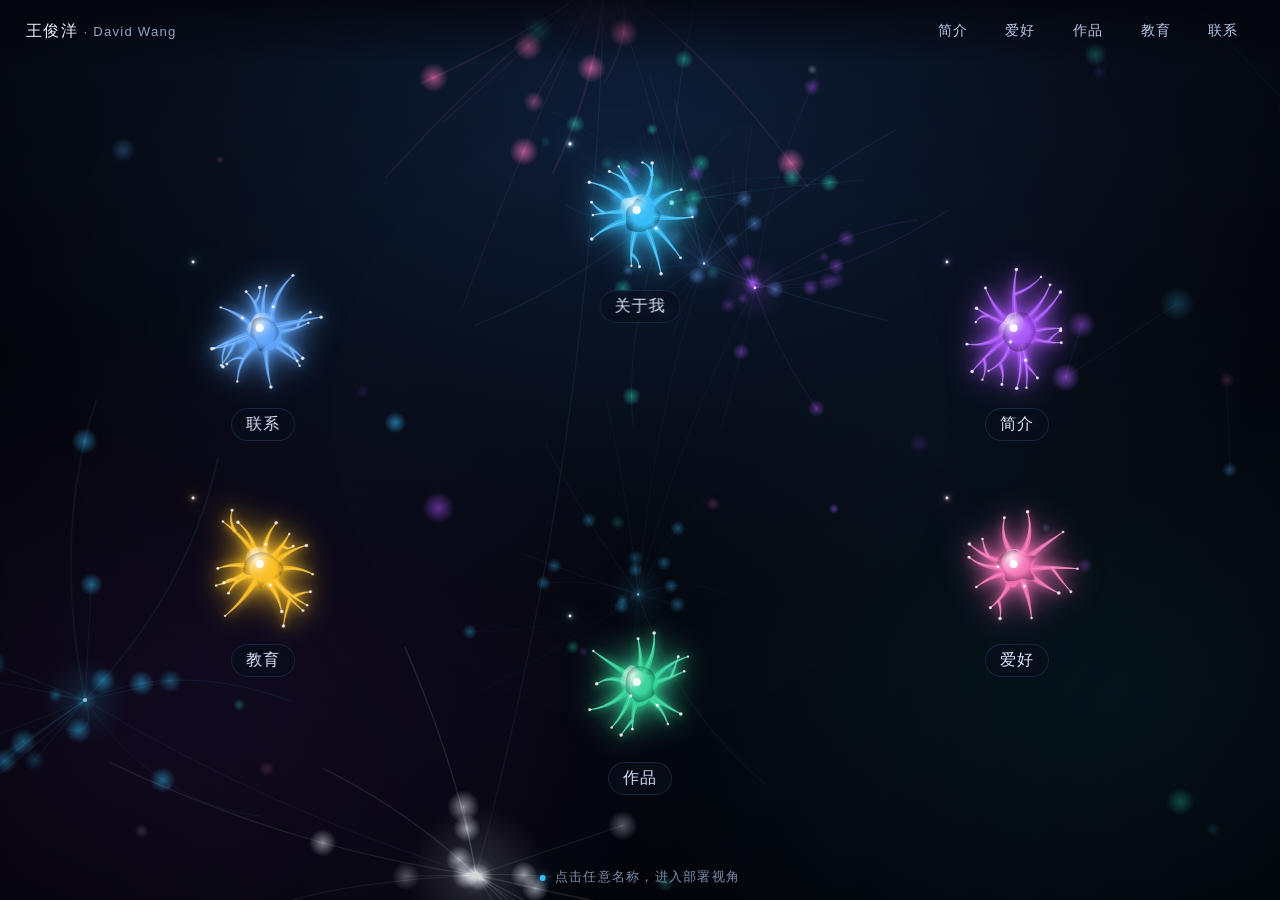
==== commit 32144a72: "feat: 标题视频提亮防黑场、联系板块换色、邮箱恢复明文 - 新增 assets/starfield-bright.mp4：星空逐通道提亮并裁掉首尾淡入淡出做无缝循环，修复原视频循环到 13s 后全" ====
--- a/personal-homepageV2.html
+++ b/personal-homepageV2.html
@@ -478,6 +478,8 @@
 .video-text.is-video .video-text__label {
   color: transparent;
   -webkit-text-fill-color: transparent;
+  /* 字形外发光：在深色背景上再拉开一档辨识度 */
+  text-shadow: 0 0 18px rgba(147, 197, 253, 0.35), 0 0 40px rgba(96, 165, 250, 0.18);
 }
 .video-text.is-video .video-text__media { opacity: 1; }
 
@@ -892,6 +894,7 @@
   .video-text.is-video .video-text__label {
     color: inherit;
     -webkit-text-fill-color: currentColor;
+    text-shadow: none;
   }
   .morphing.is-ready .morph-item {
     filter: none;
@@ -975,7 +978,7 @@
       <div class="hero-wrap">
         <div class="avatar-ring"><img src="./assets/avatar.png" alt="王俊洋头像" /></div>
         <h1 class="hero-name">
-          <span class="video-text" data-video-text><span class="video-text__label">王俊洋</span><span class="video-text__media" aria-hidden="true"><video autoplay muted loop playsinline preload="auto" src="./assets/starfield.mp4"></video></span></span>
+          <span class="video-text" data-video-text><span class="video-text__label">王俊洋</span><span class="video-text__media" aria-hidden="true"><video autoplay muted loop playsinline preload="auto" src="./assets/starfield-bright.mp4"></video></span></span>
           <span class="hero-name-en">David Wang</span>
         </h1>
         <p class="hero-sub">智能医学工程 · 天津大学香港理工大学深圳未来技术学院</p>
@@ -989,7 +992,7 @@
     <!-- ============ 个人简介 ============ -->
     <section class="panel" data-id="about" style="--c:#a855f7" aria-hidden="true">
       <div class="panel-head">
-        <h2 class="panel-title"><span class="video-text" data-video-text><span class="video-text__label">个人简介</span><span class="video-text__media" aria-hidden="true"><video muted loop playsinline preload="none" src="./assets/starfield.mp4"></video></span></span></h2>
+        <h2 class="panel-title"><span class="video-text" data-video-text><span class="video-text__label">个人简介</span><span class="video-text__media" aria-hidden="true"><video muted loop playsinline preload="none" src="./assets/starfield-bright.mp4"></video></span></span></h2>
         <span class="panel-en">About Me</span>
       </div>
       <p>你好，我是王俊洋 David Wang。恋旧林的羁鸟，思故渊的池鱼——我喜欢在熟悉与未知之间探索，正在学习智能医学工程，把技术用于生命健康是我努力的方向。</p>
@@ -1005,7 +1008,7 @@
     <!-- ============ 爱好 ============ -->
     <section class="panel" data-id="hobbies" style="--c:#f472b6" aria-hidden="true">
       <div class="panel-head">
-        <h2 class="panel-title"><span class="video-text" data-video-text><span class="video-text__label">我的爱好</span><span class="video-text__media" aria-hidden="true"><video muted loop playsinline preload="none" src="./assets/starfield.mp4"></video></span></span></h2>
+        <h2 class="panel-title"><span class="video-text" data-video-text><span class="video-text__label">我的爱好</span><span class="video-text__media" aria-hidden="true"><video muted loop playsinline preload="none" src="./assets/starfield-bright.mp4"></video></span></span></h2>
         <span class="panel-en">My Hobbies</span>
       </div>
       <p>闲暇时喜欢运动与音乐，也爱和朋友一起玩桌游。</p>
@@ -1032,7 +1035,7 @@
     <!-- ============ 作品 ============ -->
     <section class="panel" data-id="projects" style="--c:#34d399" aria-hidden="true">
       <div class="panel-head">
-        <h2 class="panel-title"><span class="video-text" data-video-text><span class="video-text__label">项目 · 作品</span><span class="video-text__media" aria-hidden="true"><video muted loop playsinline preload="none" src="./assets/starfield.mp4"></video></span></span></h2>
+        <h2 class="panel-title"><span class="video-text" data-video-text><span class="video-text__label">项目 · 作品</span><span class="video-text__media" aria-hidden="true"><video muted loop playsinline preload="none" src="./assets/starfield-bright.mp4"></video></span></span></h2>
         <span class="panel-en">Projects</span>
       </div>
       <p>这里展示我的项目与作品。</p>
@@ -1055,7 +1058,7 @@
     <!-- ============ 教育经历 ============ -->
     <section class="panel" data-id="education" style="--c:#fbbf24" aria-hidden="true">
       <div class="panel-head">
-        <h2 class="panel-title"><span class="video-text" data-video-text><span class="video-text__label">教育经历</span><span class="video-text__media" aria-hidden="true"><video muted loop playsinline preload="none" src="./assets/starfield.mp4"></video></span></span></h2>
+        <h2 class="panel-title"><span class="video-text" data-video-text><span class="video-text__label">教育经历</span><span class="video-text__media" aria-hidden="true"><video muted loop playsinline preload="none" src="./assets/starfield-bright.mp4"></video></span></span></h2>
         <span class="panel-en">Education</span>
       </div>
       <div class="timeline">
@@ -1082,7 +1085,7 @@
     <!-- ============ 联系方式 ============ -->
     <section class="panel" data-id="contact" style="--c:#60a5fa" aria-hidden="true">
       <div class="panel-head">
-        <h2 class="panel-title"><span class="video-text" data-video-text><span class="video-text__label">联系方式</span><span class="video-text__media" aria-hidden="true"><video muted loop playsinline preload="none" src="./assets/starfield.mp4"></video></span></span></h2>
+        <h2 class="panel-title"><span class="video-text" data-video-text><span class="video-text__label">联系方式</span><span class="video-text__media" aria-hidden="true"><video muted loop playsinline preload="none" src="./assets/starfield-bright.mp4"></video></span></span></h2>
         <span class="panel-en">Contact</span>
       </div>
       <p>欢迎通过以下方式联系我。邮箱已做混淆处理，以防被爬虫抓取。</p>
@@ -1912,7 +1915,18 @@
 
     media.style.webkitMaskImage = 'url("' + url + '")';
     media.style.maskImage = 'url("' + url + '")';
-    root.classList.add('is-video');
+
+    // 关键：视频真正出画之前不要隐藏文字，
+    // 否则弱网或视频加载失败时，标题会整段消失（比变暗更难读）
+    var vid = media.querySelector('video');
+    if (!vid) return;
+    if (vid.readyState >= 2) {
+      root.classList.add('is-video');
+    } else {
+      var reveal = function () { root.classList.add('is-video'); };
+      vid.addEventListener('loadeddata', reveal, { once: true });
+      vid.addEventListener('canplay', reveal, { once: true });
+    }
   }
 
   Array.prototype.forEach.call(roots, function (root) { paint(root); });
